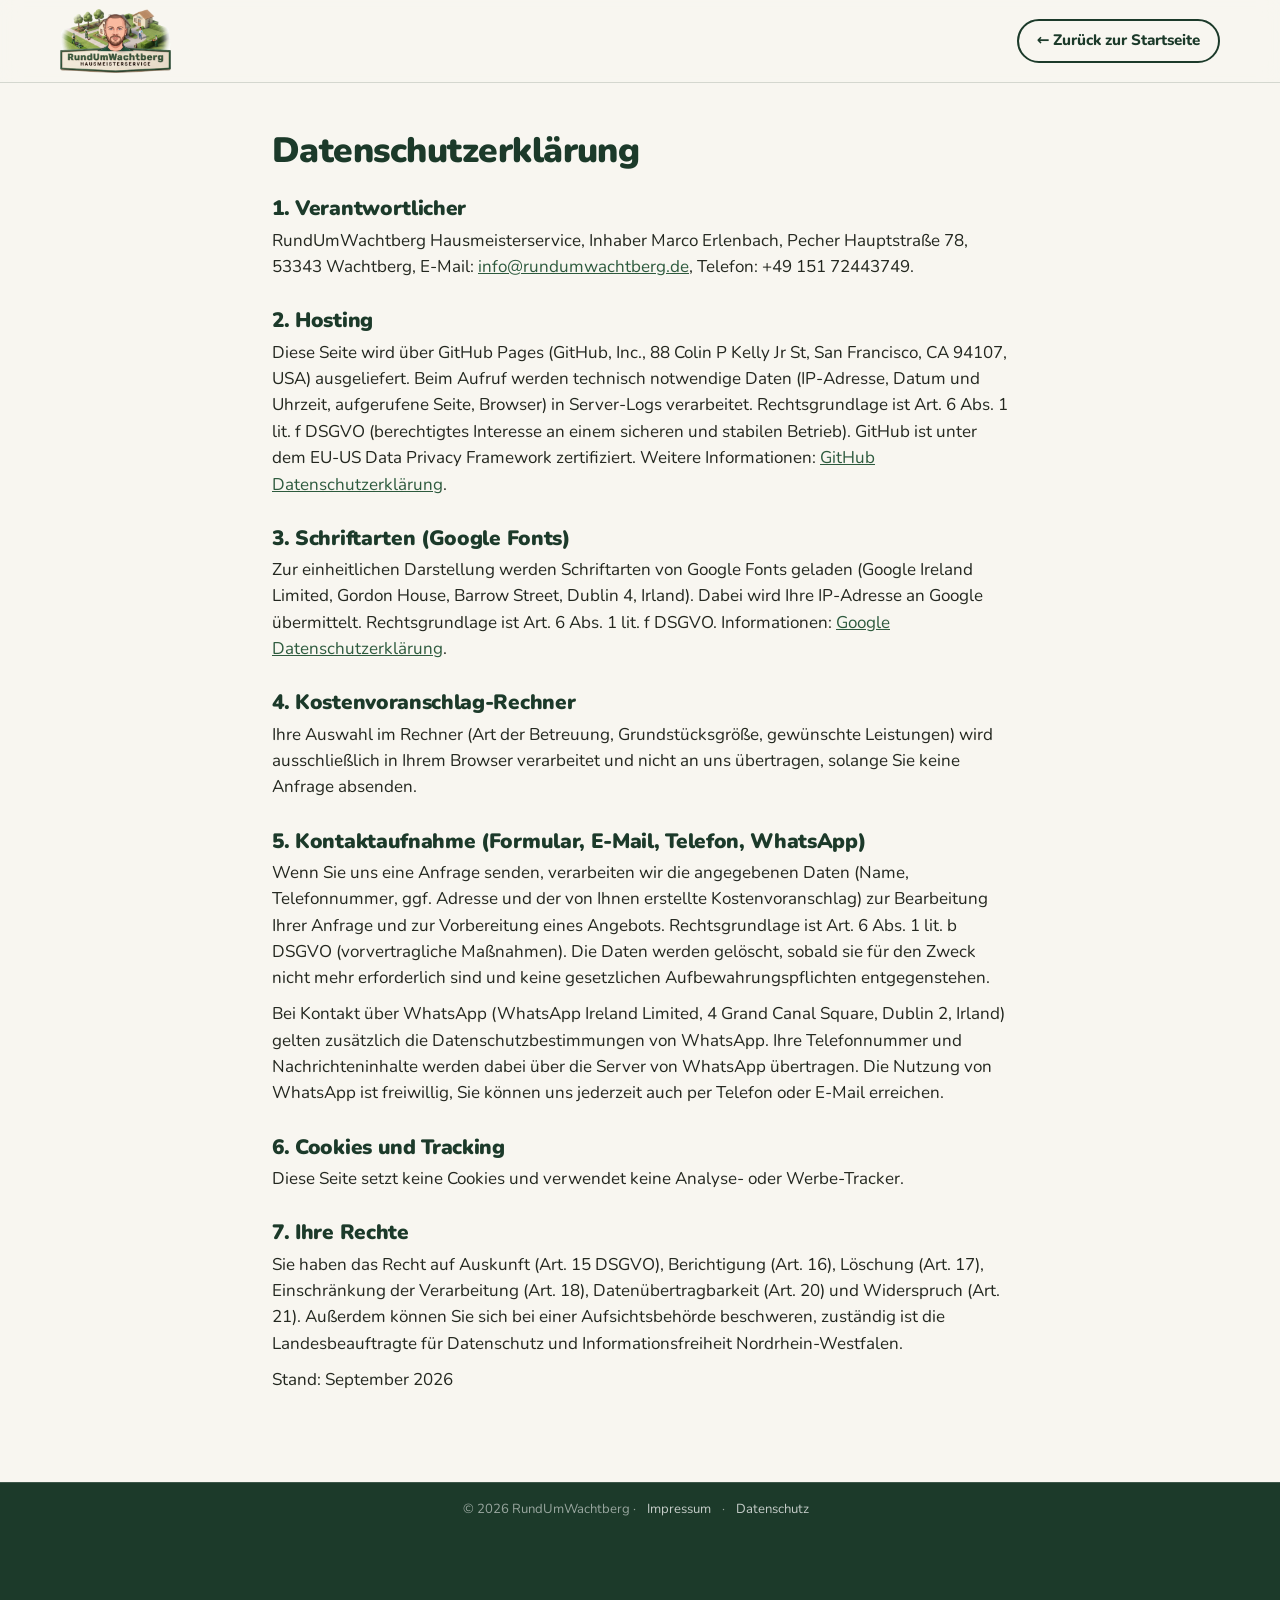
==== datenschutz.html @ 257f8f9f "Landingpage im Flyer-Stil: Cartoon-Marco, Leistungen, Kostenvoranschlag-Wizard, WhatsApp, Impressum/" ====
<!DOCTYPE html>
<html lang="de">
<head>
<meta charset="UTF-8">
<meta name="viewport" content="width=device-width, initial-scale=1.0">
<title>Datenschutz | RundUmWachtberg Hausmeisterservice</title>
<meta name="robots" content="noindex, follow">
<link rel="icon" type="image/png" href="assets/favicon.png">
<link href="https://fonts.googleapis.com/css2?family=Nunito:wght@400;700;900&display=swap" rel="stylesheet">
<link rel="stylesheet" href="styles.css">
</head>
<body>
<header class="header"><div class="wrap"><a class="logo" href="index.html"><img src="assets/logo.webp" alt="RundUmWachtberg" width="700" height="405"></a><a class="btn btn-outline" href="index.html">← Zurück zur Startseite</a></div></header>
<main class="wrap legal-page">
  <h1>Datenschutzerklärung</h1>
  <h2>1. Verantwortlicher</h2>
  <p>RundUmWachtberg Hausmeisterservice, Inhaber Marco Erlenbach, Pecher Hauptstraße 78, 53343 Wachtberg, E-Mail: <a href="mailto:info@rundumwachtberg.de">info@rundumwachtberg.de</a>, Telefon: +49 151 72443749.</p>

  <h2>2. Hosting</h2>
  <p>Diese Seite wird über GitHub Pages (GitHub, Inc., 88 Colin P Kelly Jr St, San Francisco, CA 94107, USA) ausgeliefert. Beim Aufruf werden technisch notwendige Daten (IP-Adresse, Datum und Uhrzeit, aufgerufene Seite, Browser) in Server-Logs verarbeitet. Rechtsgrundlage ist Art. 6 Abs. 1 lit. f DSGVO (berechtigtes Interesse an einem sicheren und stabilen Betrieb). GitHub ist unter dem EU-US Data Privacy Framework zertifiziert. Weitere Informationen: <a href="https://docs.github.com/de/site-policy/privacy-policies/github-general-privacy-statement" rel="noopener">GitHub Datenschutzerklärung</a>.</p>

  <h2>3. Schriftarten (Google Fonts)</h2>
  <p>Zur einheitlichen Darstellung werden Schriftarten von Google Fonts geladen (Google Ireland Limited, Gordon House, Barrow Street, Dublin 4, Irland). Dabei wird Ihre IP-Adresse an Google übermittelt. Rechtsgrundlage ist Art. 6 Abs. 1 lit. f DSGVO. Informationen: <a href="https://policies.google.com/privacy" rel="noopener">Google Datenschutzerklärung</a>.</p>

  <h2>4. Kostenvoranschlag-Rechner</h2>
  <p>Ihre Auswahl im Rechner (Art der Betreuung, Grundstücksgröße, gewünschte Leistungen) wird ausschließlich in Ihrem Browser verarbeitet und nicht an uns übertragen, solange Sie keine Anfrage absenden.</p>

  <h2>5. Kontaktaufnahme (Formular, E-Mail, Telefon, WhatsApp)</h2>
  <p>Wenn Sie uns eine Anfrage senden, verarbeiten wir die angegebenen Daten (Name, Telefonnummer, ggf. Adresse und der von Ihnen erstellte Kostenvoranschlag) zur Bearbeitung Ihrer Anfrage und zur Vorbereitung eines Angebots. Rechtsgrundlage ist Art. 6 Abs. 1 lit. b DSGVO (vorvertragliche Maßnahmen). Die Daten werden gelöscht, sobald sie für den Zweck nicht mehr erforderlich sind und keine gesetzlichen Aufbewahrungspflichten entgegenstehen.</p>
  <p>Bei Kontakt über WhatsApp (WhatsApp Ireland Limited, 4 Grand Canal Square, Dublin 2, Irland) gelten zusätzlich die Datenschutzbestimmungen von WhatsApp. Ihre Telefonnummer und Nachrichteninhalte werden dabei über die Server von WhatsApp übertragen. Die Nutzung von WhatsApp ist freiwillig, Sie können uns jederzeit auch per Telefon oder E-Mail erreichen.</p>

  <h2>6. Cookies und Tracking</h2>
  <p>Diese Seite setzt keine Cookies und verwendet keine Analyse- oder Werbe-Tracker.</p>

  <h2>7. Ihre Rechte</h2>
  <p>Sie haben das Recht auf Auskunft (Art. 15 DSGVO), Berichtigung (Art. 16), Löschung (Art. 17), Einschränkung der Verarbeitung (Art. 18), Datenübertragbarkeit (Art. 20) und Widerspruch (Art. 21). Außerdem können Sie sich bei einer Aufsichtsbehörde beschweren, zuständig ist die Landesbeauftragte für Datenschutz und Informationsfreiheit Nordrhein-Westfalen.</p>
  <p>Stand: September 2026</p>
</main>
<footer><div class="legal">© 2026 RundUmWachtberg · <a href="impressum.html">Impressum</a> · <a href="datenschutz.html">Datenschutz</a></div></footer>
</body>
</html>
---- styles.css ----
/* RundUmWachtberg Landingpage – Flyer-Look: Papier, Creme-Karten, Waldgrün, Cartoon-Marco */

:root {
  --paper: #F8F6F0;
  --paper-2: #EEF0EA;
  --cream: #F4ECDD;
  --cream-2: #EAE0CC;
  --forest: #1C3A2A;
  --forest-mid: #2D5A3D;
  --leaf: #3D7A52;
  --moss: #E3EDE6;
  --sand: #C4A882;
  --earth: #8B6F47;
  --ink: #23271F;
  --muted: #62685C;
  --line: rgba(28, 58, 42, 0.16);
  --wa: #25D366;
  --wa-dark: #128C4A;
  --radius: 20px;
  --shadow: 0 10px 30px -14px rgba(28, 58, 42, 0.35);
  --shadow-sm: 0 4px 14px -8px rgba(28, 58, 42, 0.35);
  --font: "Nunito", "Nunito Sans", system-ui, sans-serif;
  --hand: "Caveat", cursive;
  --max: 1160px;
}

* { box-sizing: border-box; margin: 0; padding: 0; }
html { scroll-behavior: smooth; -webkit-text-size-adjust: 100%; }
body {
  font-family: var(--font);
  color: var(--ink);
  background: var(--paper);
  line-height: 1.55;
  font-size: 17px;
  overflow-x: hidden;
}
img { max-width: 100%; display: block; }
a { color: var(--forest-mid); }
button { font-family: inherit; cursor: pointer; }
.wrap { width: min(var(--max), 100% - 2.4rem); margin-inline: auto; }
.sr-only { position: absolute; width: 1px; height: 1px; overflow: hidden; clip: rect(0 0 0 0); white-space: nowrap; }

/* ---------- Typografie ---------- */
h1, h2, h3 { font-weight: 900; line-height: 1.08; color: var(--forest); letter-spacing: -0.015em; }
h1 { font-size: clamp(2.3rem, 5.6vw, 4.2rem); }
h2 { font-size: clamp(1.9rem, 3.8vw, 2.9rem); }
h3 { font-size: 1.25rem; }
.eyebrow {
  display: inline-block; font-size: 0.78rem; font-weight: 800; letter-spacing: 0.22em;
  text-transform: uppercase; color: var(--leaf); margin-bottom: 0.9rem;
}
.lead { font-size: clamp(1.05rem, 1.5vw, 1.25rem); color: var(--muted); max-width: 40rem; }
.muted { color: var(--muted); }
.hand { font-family: var(--hand); font-weight: 700; color: var(--earth); }

/* ---------- Buttons ---------- */
.btn {
  display: inline-flex; align-items: center; justify-content: center; gap: 0.6rem;
  min-height: 52px; padding: 0.8rem 1.5rem; border-radius: 999px; border: 2px solid transparent;
  font-weight: 800; font-size: 1.02rem; text-decoration: none; transition: transform .18s ease, box-shadow .18s ease, background .18s ease;
  white-space: nowrap;
}
.btn:hover { transform: translateY(-2px); box-shadow: var(--shadow); }
.btn:active { transform: translateY(0); }
.btn-primary { background: var(--forest); color: #fff; }
.btn-primary:hover { background: var(--forest-mid); }
.btn-outline { background: transparent; color: var(--forest); border-color: var(--forest); }
.btn-outline:hover { background: var(--moss); }
.btn-wa { background: var(--wa); color: #06331b; }
.btn-wa:hover { background: #2fe174; }
.btn-wa svg { width: 22px; height: 22px; flex: none; }
.btn-lg { min-height: 60px; padding: 1rem 2rem; font-size: 1.1rem; }
.btn[disabled] { opacity: .45; cursor: not-allowed; transform: none; box-shadow: none; }

/* ---------- Topbar & Header ---------- */
.topbar { background: var(--forest); color: #fff; font-size: 0.88rem; font-weight: 700; }
.topbar .wrap { display: flex; gap: 1.5rem; justify-content: center; flex-wrap: wrap; padding: 0.5rem 0; }
.topbar a { color: #fff; text-decoration: none; display: inline-flex; align-items: center; gap: .4rem; }
.topbar svg { width: 16px; height: 16px; opacity: .85; }
@media (max-width: 760px) { .topbar .wrap { gap: 1rem; font-size: .82rem; } .topbar .web { display: none; } }

.header { position: sticky; top: 0; z-index: 40; background: rgba(248, 246, 240, 0.88); backdrop-filter: blur(10px); border-bottom: 1px solid var(--line); }
.header .wrap { display: flex; align-items: center; justify-content: space-between; padding: 0.55rem 0; gap: 1rem; }
.logo img { height: 64px; width: auto; }
.header .btn { min-height: 44px; padding: .5rem 1.1rem; font-size: .95rem; }
.header nav { display: flex; gap: 1.4rem; font-weight: 800; font-size: .95rem; }
.header nav a { color: var(--forest); text-decoration: none; }
.header nav a:hover { color: var(--leaf); }
@media (max-width: 760px) { .header nav { display: none; } .logo img { height: 52px; } }

/* ---------- Deko (Skizzen aus dem Flyer) ---------- */
.deco { position: absolute; pointer-events: none; mix-blend-mode: multiply; opacity: .5; z-index: 0; }
.deco-leaves { top: -10px; right: -40px; width: clamp(180px, 22vw, 340px); }
.deco-tree { left: -60px; bottom: -40px; width: clamp(160px, 20vw, 320px); opacity: .38; }
.swoosh {
  position: absolute; inset: 0; z-index: 0; pointer-events: none; overflow: hidden;
}
.swoosh::before {
  content: ""; position: absolute; width: 140%; height: 60%; left: -20%; top: 30%;
  background: var(--paper-2); border-radius: 50%; transform: rotate(-14deg);
}

/* ---------- Hero ---------- */
.hero { position: relative; overflow: hidden; padding: clamp(2rem, 6vw, 4.5rem) 0 0; }
.hero .wrap { position: relative; z-index: 1; display: grid; grid-template-columns: 1.15fr .85fr; gap: 2rem; align-items: end; }
.hero-copy { padding-bottom: clamp(2rem, 5vw, 4rem); }
.hero h1 span { display: block; }
.hero h1 .q { color: var(--forest-mid); }
.hero-ctas { display: flex; flex-wrap: wrap; gap: .8rem; margin-top: 1.6rem; }
.hero-marco { position: relative; align-self: end; text-align: center; }
.hero-marco img { width: min(100%, 520px); margin-inline: auto; filter: drop-shadow(0 18px 24px rgba(28,58,42,.25)); animation: float 6s ease-in-out infinite; }
@keyframes float { 0%,100% { transform: translateY(0); } 50% { transform: translateY(-8px); } }

/* Sprechblase */
.bubble {
  position: relative; background: var(--cream); border: 2px solid var(--forest); border-radius: var(--radius);
  padding: 1.2rem 1.4rem 1.3rem; box-shadow: var(--shadow-sm); margin-bottom: 1.6rem; max-width: 560px;
}
.bubble::after, .bubble::before {
  content: ""; position: absolute; right: -22px; top: 44px; border: 12px solid transparent; border-left-color: var(--forest); border-right: 0;
}
.bubble::after { right: -18px; border-left-color: var(--cream); }
.bubble .hi { font-family: var(--hand); font-size: 2rem; line-height: 1; color: var(--forest); margin-bottom: .45rem; }
.bubble p { font-size: 1.02rem; }
.bubble .sig { margin-top: .6rem; font-family: var(--hand); font-size: 1.35rem; color: var(--earth); }

.trust { position: relative; z-index: 1; background: var(--forest); color: #fff; }
.trust .wrap { display: grid; grid-template-columns: repeat(4, 1fr); gap: 1rem; padding: 1.1rem 0; }
.trust div { display: flex; align-items: center; gap: .6rem; font-weight: 800; font-size: .95rem; }
.trust svg { width: 22px; height: 22px; flex: none; color: var(--sand); }
@media (max-width: 900px) {
  .hero .wrap { grid-template-columns: 1fr; }
  .hero-marco { order: -1; }
  .hero-marco img { width: min(78%, 380px); }
  .bubble::before, .bubble::after { right: auto; left: 60px; top: -24px; border: 12px solid transparent; border-bottom-color: var(--forest); border-top: 0; }
  .bubble::after { top: -20px; border-bottom-color: var(--cream); }
  .trust .wrap { grid-template-columns: 1fr 1fr; }
}
@media (max-width: 480px) { .trust .wrap { grid-template-columns: 1fr; gap: .5rem; } }

/* ---------- Sections ---------- */
.section { position: relative; padding: clamp(3.2rem, 8vw, 6rem) 0; }
.section-head { max-width: 46rem; margin-bottom: clamp(1.8rem, 4vw, 3rem); }
.section-alt { background: var(--paper-2); }
.section-dark { background: var(--forest); color: #fff; }
.section-dark h2, .section-dark h3 { color: #fff; }
.section-dark .eyebrow { color: var(--sand); }
.section-dark .lead { color: rgba(255,255,255,.8); }

/* Flyer-Karten */
.card {
  background: var(--cream); border: 2px solid var(--forest); border-radius: var(--radius);
  box-shadow: var(--shadow-sm); padding: 1.4rem;
}
.services { display: grid; grid-template-columns: repeat(3, 1fr); gap: 1.2rem; }
.service { text-align: center; padding: 1.8rem 1.2rem 1.5rem; transition: transform .2s ease, box-shadow .2s ease; }
.service:hover { transform: translateY(-4px); box-shadow: var(--shadow); }
.icon-circle {
  width: 68px; height: 68px; border-radius: 50%; background: var(--forest); color: #fff;
  display: grid; place-items: center; margin: 0 auto 1rem;
}
.icon-circle svg { width: 34px; height: 34px; }
.service h3 { margin-bottom: .35rem; }
.service p { color: var(--muted); font-size: .98rem; }
.service .tag { display: inline-block; margin-top: .7rem; font-size: .72rem; font-weight: 800; letter-spacing: .14em; text-transform: uppercase; color: var(--leaf); background: var(--moss); padding: .2rem .6rem; border-radius: 999px; }
@media (max-width: 900px) { .services { grid-template-columns: 1fr 1fr; } }
@media (max-width: 560px) { .services { grid-template-columns: 1fr; } }

/* ---------- Rechner / Wizard ---------- */
.wizard-wrap { display: grid; grid-template-columns: minmax(0, 1fr) 300px; gap: 2rem; align-items: start; }
@media (max-width: 960px) { .wizard-wrap { grid-template-columns: 1fr; } .wizard-side { display: none; } }
.wizard { background: #fff; border: 2px solid var(--forest); border-radius: 26px; box-shadow: var(--shadow); overflow: hidden; }
.wizard-top { display: flex; align-items: center; justify-content: space-between; gap: 1rem; padding: 1rem 1.4rem; background: var(--cream); border-bottom: 2px solid var(--forest); }
.wizard-top .step-label { font-weight: 900; color: var(--forest); font-size: .95rem; }
.progress { flex: 1; height: 8px; background: rgba(28,58,42,.15); border-radius: 99px; overflow: hidden; max-width: 260px; }
.progress span { display: block; height: 100%; background: var(--leaf); border-radius: 99px; transition: width .35s ease; }
.wizard-body { padding: clamp(1.3rem, 3vw, 2.2rem); min-height: 380px; }
.step { animation: stepIn .35s ease both; }
@keyframes stepIn { from { opacity: 0; transform: translateX(16px); } to { opacity: 1; transform: none; } }
.step h3 { font-size: clamp(1.35rem, 2.4vw, 1.75rem); margin-bottom: .35rem; }
.step .hint { color: var(--muted); margin-bottom: 1.3rem; }

.choices { display: grid; gap: .8rem; }
.choices.cols-3 { grid-template-columns: repeat(3, 1fr); }
.choices.cols-2 { grid-template-columns: repeat(2, 1fr); }
@media (max-width: 680px) { .choices.cols-3, .choices.cols-2 { grid-template-columns: 1fr; } }
.choice {
  position: relative; display: flex; gap: .9rem; align-items: flex-start; text-align: left;
  background: var(--paper); border: 2px solid var(--line); border-radius: 16px; padding: 1rem 1.05rem;
  transition: border-color .15s, background .15s, transform .15s; min-height: 64px; width: 100%;
}
.choice:hover { border-color: var(--leaf); transform: translateY(-2px); }
.choice[aria-pressed="true"], .choice.on { border-color: var(--forest); background: var(--cream); box-shadow: 0 0 0 3px rgba(61,122,82,.18); }
.choice .ic { width: 42px; height: 42px; border-radius: 12px; background: var(--forest); color: #fff; display: grid; place-items: center; flex: none; }
.choice .ic svg { width: 24px; height: 24px; }
.choice b { display: block; color: var(--forest); font-size: 1.05rem; line-height: 1.2; }
.choice small { display: block; color: var(--muted); font-size: .9rem; margin-top: .2rem; line-height: 1.35; }
.choice .price { margin-left: auto; font-weight: 900; color: var(--leaf); white-space: nowrap; font-size: .95rem; align-self: center; }
.choice .check { position: absolute; top: 10px; right: 10px; width: 22px; height: 22px; border-radius: 50%; border: 2px solid var(--line); background: #fff; display: grid; place-items: center; }
.choice .check svg { width: 13px; height: 13px; opacity: 0; color: #fff; }
.choice.on .check { background: var(--leaf); border-color: var(--leaf); }
.choice.on .check svg { opacity: 1; }

.chips { display: flex; flex-wrap: wrap; gap: .55rem; }
.chip { border: 2px solid var(--line); background: var(--paper); border-radius: 999px; padding: .5rem 1rem; font-weight: 800; color: var(--forest); font-size: .95rem; transition: all .15s; }
.chip:hover { border-color: var(--leaf); }
.chip.on { background: var(--forest); border-color: var(--forest); color: #fff; }

.stepper { display: flex; align-items: center; gap: .6rem; }
.stepper button { width: 44px; height: 44px; border-radius: 50%; border: 2px solid var(--forest); background: #fff; color: var(--forest); font-size: 1.4rem; font-weight: 900; line-height: 1; }
.stepper button:hover { background: var(--moss); }
.stepper output { min-width: 3.2rem; text-align: center; font-weight: 900; font-size: 1.5rem; color: var(--forest); }
.field-row { display: grid; grid-template-columns: 1fr 1fr; gap: 1.2rem; margin-top: .4rem; }
.field-row label { display: block; font-weight: 800; color: var(--forest); margin-bottom: .5rem; }
.field-row small { display: block; color: var(--muted); font-weight: 600; margin-top: .4rem; }
@media (max-width: 560px) { .field-row { grid-template-columns: 1fr; } }

.wizard-nav { display: flex; justify-content: space-between; align-items: center; gap: 1rem; padding: 1rem clamp(1.3rem, 3vw, 2.2rem) 1.4rem; border-top: 1px solid var(--line); background: #fff; }
.link-btn { background: none; border: 0; font-weight: 800; color: var(--muted); padding: .5rem 0; text-decoration: underline; text-underline-offset: 3px; }
.link-btn:hover { color: var(--forest); }

/* Seitenleiste neben dem Rechner */
.wizard-side { position: sticky; top: 100px; }
.wizard-side .card { text-align: center; padding: 1.2rem 1.2rem 1.4rem; }
.wizard-side img { width: 70%; margin: -.5rem auto .6rem; }
.wizard-side .hand { font-size: 1.5rem; line-height: 1.15; color: var(--forest); }
.wizard-side p { font-size: .95rem; color: var(--muted); margin-top: .5rem; }

/* Kostenvoranschlag (Rechnungs-Look) */
.estimate { border: 2px solid var(--forest); border-radius: 18px; overflow: hidden; background: #fff; }
.estimate-head { display: flex; justify-content: space-between; align-items: flex-start; gap: 1rem; padding: 1.1rem 1.3rem; background: var(--forest); color: #fff; }
.estimate-head b { font-size: 1.15rem; display: block; }
.estimate-head small { color: rgba(255,255,255,.75); font-weight: 700; display: block; }
.estimate-head .no { text-align: right; font-size: .8rem; font-weight: 800; color: var(--sand); letter-spacing: .1em; text-transform: uppercase; }
.estimate table { width: 100%; border-collapse: collapse; }
.estimate td { padding: .75rem 1.3rem; border-bottom: 1px solid var(--line); vertical-align: top; font-size: .98rem; }
.estimate td:last-child { text-align: right; white-space: nowrap; font-weight: 800; font-variant-numeric: tabular-nums; }
.estimate td small { display: block; color: var(--muted); font-weight: 600; font-size: .85rem; }
.estimate tr.total td { border-bottom: 0; padding-top: 1rem; padding-bottom: 1rem; background: var(--cream); font-size: 1.1rem; font-weight: 900; color: var(--forest); }
.estimate tr.total td:last-child { font-size: 1.5rem; }
.estimate tr.total small { color: var(--muted); font-size: .85rem; font-weight: 700; }
.estimate tr.eff td { background: var(--moss); border-bottom: 0; color: var(--forest); font-weight: 800; }
.estimate tr.eff td:last-child { font-size: 1.25rem; color: var(--leaf); }
.estimate-note { padding: 1rem 1.3rem; background: var(--paper); border-top: 1px solid var(--line); font-size: .9rem; color: var(--muted); }
.estimate-note b { color: var(--forest); }
.estimate-note p + p { margin-top: .5rem; }

.result-grid { display: grid; grid-template-columns: 1.1fr .9fr; gap: 1.6rem; align-items: start; margin-top: 1rem; }
@media (max-width: 800px) { .result-grid { grid-template-columns: 1fr; } }
.lead-box { background: var(--cream); border: 2px solid var(--forest); border-radius: 18px; padding: 1.3rem; }
.lead-box h4 { font-size: 1.2rem; color: var(--forest); margin-bottom: .3rem; font-weight: 900; }
.lead-box .hint { color: var(--muted); font-size: .93rem; margin-bottom: 1rem; }
.lead-box label { display: block; font-weight: 800; font-size: .9rem; color: var(--forest); margin-bottom: .3rem; }
.lead-box input, .lead-box textarea {
  width: 100%; font: inherit; font-size: 1rem; padding: .75rem .9rem; border-radius: 12px; border: 2px solid var(--line); background: #fff; color: var(--ink); margin-bottom: .85rem;
}
.lead-box input:focus, .lead-box textarea:focus { outline: none; border-color: var(--leaf); box-shadow: 0 0 0 3px rgba(61,122,82,.18); }
.lead-box .btn { width: 100%; }
.lead-box .or { text-align: center; color: var(--muted); font-weight: 800; font-size: .85rem; margin: .8rem 0; letter-spacing: .1em; text-transform: uppercase; }
.lead-box .privacy { font-size: .78rem; color: var(--muted); margin-top: .7rem; text-align: center; }
.success { text-align: center; padding: 1.5rem 1rem; }
.success .hand { font-size: 2rem; color: var(--forest); }
.success p { color: var(--muted); margin-top: .4rem; }

/* ---------- Ablauf ---------- */
.steps3 { display: grid; grid-template-columns: repeat(3, 1fr); gap: 1.2rem; counter-reset: s; }
.steps3 .card { position: relative; padding-top: 2.2rem; }
.steps3 .card::before {
  counter-increment: s; content: counter(s); position: absolute; top: -20px; left: 20px; width: 42px; height: 42px; border-radius: 50%;
  background: var(--sand); color: var(--forest); font-weight: 900; font-size: 1.2rem; display: grid; place-items: center; border: 2px solid var(--forest);
}
.steps3 h3 { margin-bottom: .35rem; }
.steps3 p { color: var(--muted); font-size: .98rem; }
@media (max-width: 800px) { .steps3 { grid-template-columns: 1fr; gap: 2rem; } }

/* ---------- Warum Marco (dunkel) ---------- */
.why { display: grid; grid-template-columns: 1fr 1fr; gap: 3rem; align-items: center; }
.quotes { display: grid; gap: 1rem; }
.quote { border-left: 4px solid var(--sand); padding: .2rem 0 .2rem 1.2rem; font-family: var(--hand); font-size: 1.7rem; line-height: 1.2; color: #fff; }
.quote small { display: block; font-family: var(--font); font-size: .85rem; color: rgba(255,255,255,.65); font-weight: 700; margin-top: .3rem; }
.why-marco { text-align: center; }
.why-marco img { width: min(100%, 460px); margin-inline: auto; filter: drop-shadow(0 20px 30px rgba(0,0,0,.4)); }
@media (max-width: 860px) { .why { grid-template-columns: 1fr; } .why-marco img { width: min(80%, 360px); } }

/* ---------- FAQ ---------- */
.faq { max-width: 52rem; }
.faq details { background: #fff; border: 2px solid var(--line); border-radius: 14px; margin-bottom: .7rem; overflow: hidden; }
.faq details[open] { border-color: var(--forest); }
.faq summary { list-style: none; cursor: pointer; padding: 1rem 1.2rem; font-weight: 900; color: var(--forest); display: flex; justify-content: space-between; align-items: center; gap: 1rem; }
.faq summary::-webkit-details-marker { display: none; }
.faq summary::after { content: "+"; font-size: 1.4rem; color: var(--leaf); flex: none; }
.faq details[open] summary::after { content: "–"; }
.faq .a { padding: 0 1.2rem 1.1rem; color: var(--muted); }

/* ---------- CTA-Band ---------- */
.cta-band { background: var(--cream); border-block: 2px solid var(--forest); }
.cta-band .wrap { display: grid; grid-template-columns: 1fr auto; gap: 2rem; align-items: center; padding: clamp(2rem, 5vw, 3.5rem) 0; }
.cta-band .actions { display: flex; flex-wrap: wrap; gap: .8rem; }
@media (max-width: 800px) { .cta-band .wrap { grid-template-columns: 1fr; } }

/* ---------- Footer ---------- */
footer { background: var(--forest); color: rgba(255,255,255,.8); font-size: .92rem; }
footer .wrap { display: grid; grid-template-columns: 1.4fr 1fr 1fr; gap: 2rem; padding: 2.5rem 0 1.5rem; }
footer h4 { color: #fff; font-size: 1rem; margin-bottom: .6rem; font-weight: 900; }
footer a { color: #fff; text-decoration: none; }
footer a:hover { text-decoration: underline; }
footer ul { list-style: none; display: grid; gap: .35rem; }
footer .legal { border-top: 1px solid rgba(255,255,255,.15); padding: 1rem 0 5.5rem; text-align: center; font-size: .82rem; color: rgba(255,255,255,.55); }
footer .legal a { color: rgba(255,255,255,.75); margin: 0 .5rem; }
@media (max-width: 760px) { footer .wrap { grid-template-columns: 1fr; } }

/* ---------- Mobile Sticky-Bar ---------- */
.sticky-bar {
  position: fixed; left: 0; right: 0; bottom: 0; z-index: 50; display: none; gap: .6rem; padding: .6rem .8rem calc(.6rem + env(safe-area-inset-bottom));
  background: rgba(248,246,240,.95); backdrop-filter: blur(10px); border-top: 2px solid var(--forest);
}
.sticky-bar .btn { flex: 1; min-height: 48px; padding: .6rem .8rem; font-size: .95rem; }
@media (max-width: 760px) { .sticky-bar { display: flex; } }

/* ---------- Reveal ---------- */
.reveal { opacity: 0; transform: translateY(18px); transition: opacity .7s ease, transform .7s ease; }
.reveal.in { opacity: 1; transform: none; }
@media (prefers-reduced-motion: reduce) {
  .reveal { opacity: 1; transform: none; transition: none; }
  .hero-marco img { animation: none; }
  .step { animation: none; }
}

/* ---------- Unterseiten (Impressum/Datenschutz) ---------- */
.legal-page { padding: 3rem 0 5rem; max-width: 46rem; }
.legal-page h1 { font-size: 2.2rem; margin-bottom: 1.2rem; }
.legal-page h2 { font-size: 1.3rem; margin: 1.8rem 0 .5rem; }
.legal-page p, .legal-page li { color: var(--ink); margin-bottom: .6rem; }
.legal-page ul { padding-left: 1.2rem; }
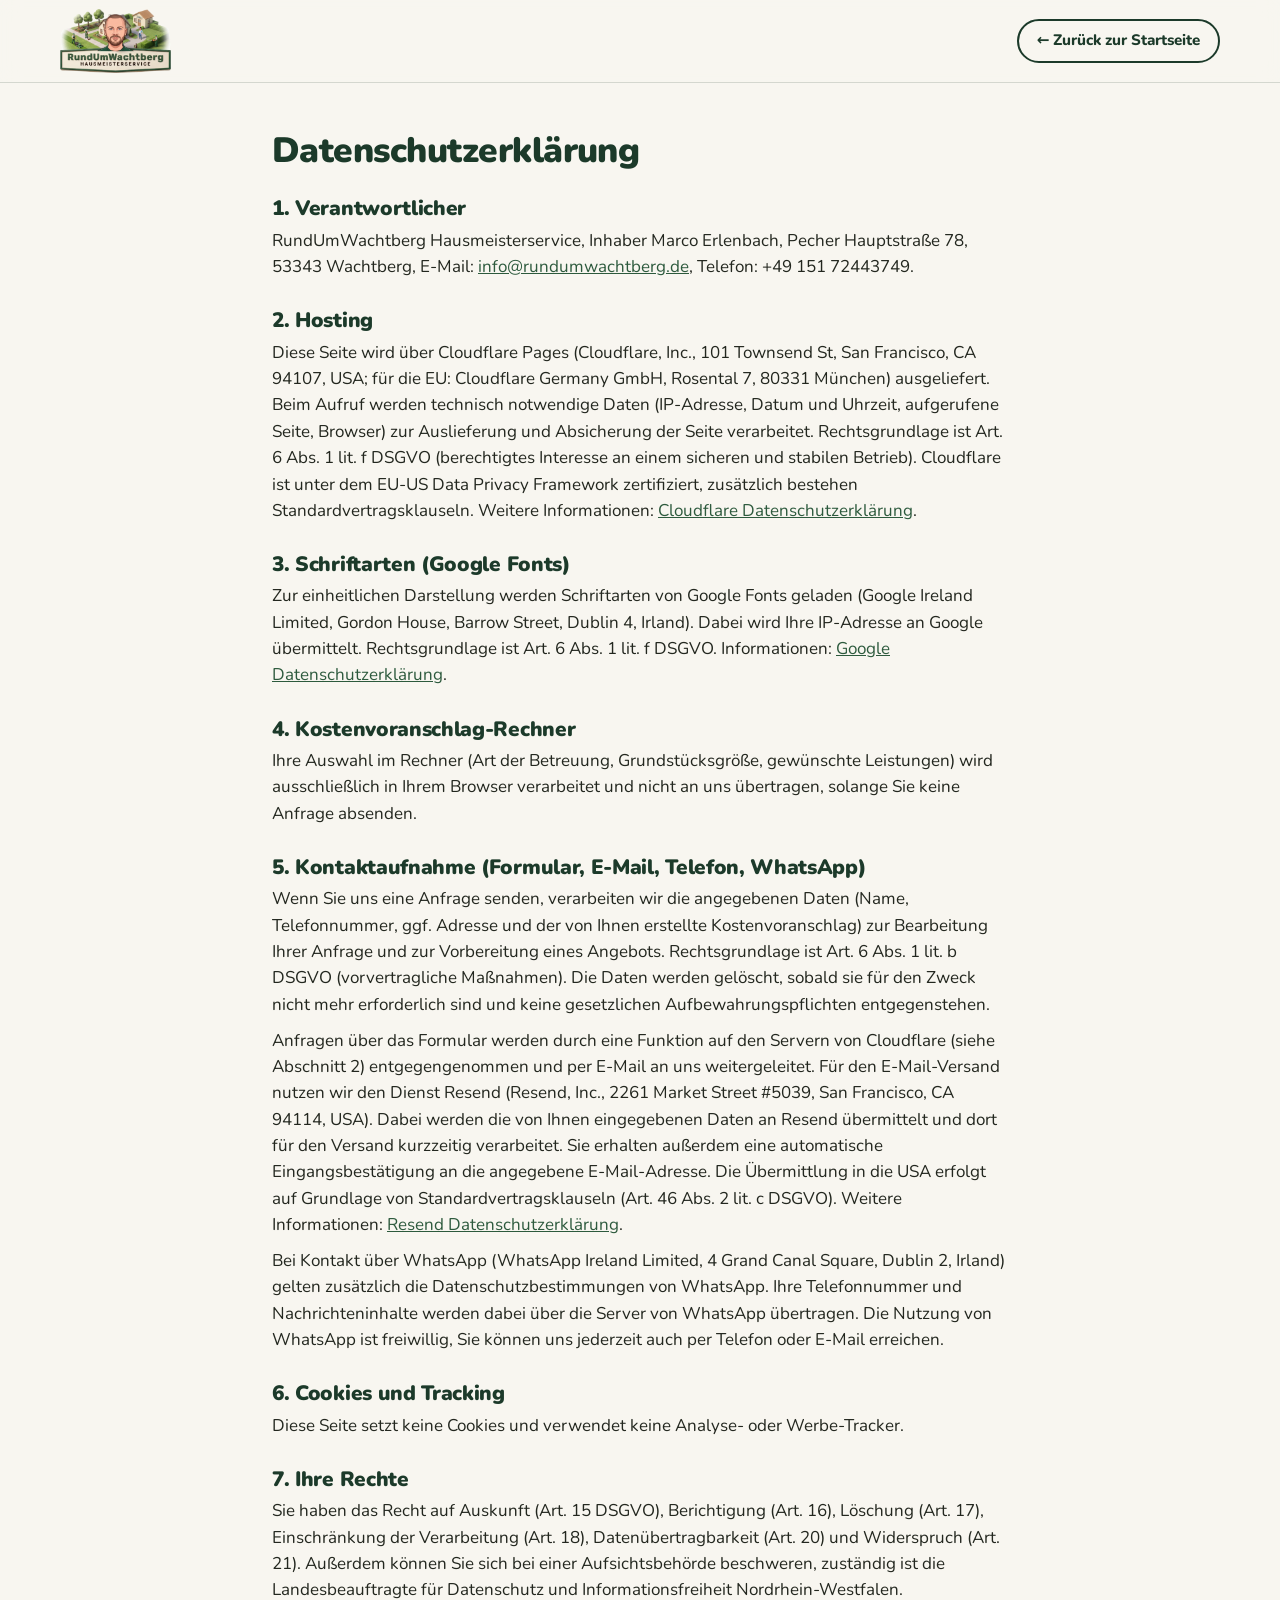
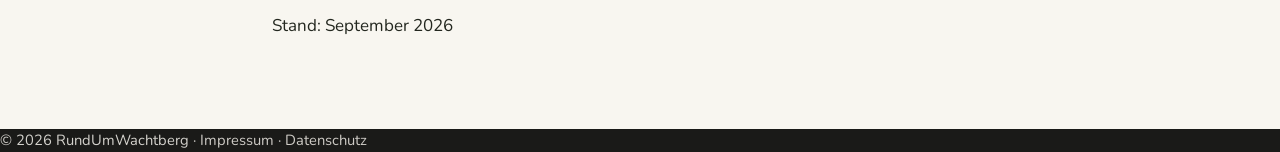
==== commit bdfe72aa: "Formular per Cloudflare Pages Function und Resend, Hosting auf Cloudflare Pages - functions/api/lead" ====
--- a/datenschutz.html
+++ b/datenschutz.html
@@ -17,7 +17,7 @@
   <p>RundUmWachtberg Hausmeisterservice, Inhaber Marco Erlenbach, Pecher Hauptstraße 78, 53343 Wachtberg, E-Mail: <a href="mailto:info@rundumwachtberg.de">info@rundumwachtberg.de</a>, Telefon: +49 151 72443749.</p>
 
   <h2>2. Hosting</h2>
-  <p>Diese Seite wird über GitHub Pages (GitHub, Inc., 88 Colin P Kelly Jr St, San Francisco, CA 94107, USA) ausgeliefert. Beim Aufruf werden technisch notwendige Daten (IP-Adresse, Datum und Uhrzeit, aufgerufene Seite, Browser) in Server-Logs verarbeitet. Rechtsgrundlage ist Art. 6 Abs. 1 lit. f DSGVO (berechtigtes Interesse an einem sicheren und stabilen Betrieb). GitHub ist unter dem EU-US Data Privacy Framework zertifiziert. Weitere Informationen: <a href="https://docs.github.com/de/site-policy/privacy-policies/github-general-privacy-statement" rel="noopener">GitHub Datenschutzerklärung</a>.</p>
+  <p>Diese Seite wird über Cloudflare Pages (Cloudflare, Inc., 101 Townsend St, San Francisco, CA 94107, USA; für die EU: Cloudflare Germany GmbH, Rosental 7, 80331 München) ausgeliefert. Beim Aufruf werden technisch notwendige Daten (IP-Adresse, Datum und Uhrzeit, aufgerufene Seite, Browser) zur Auslieferung und Absicherung der Seite verarbeitet. Rechtsgrundlage ist Art. 6 Abs. 1 lit. f DSGVO (berechtigtes Interesse an einem sicheren und stabilen Betrieb). Cloudflare ist unter dem EU-US Data Privacy Framework zertifiziert, zusätzlich bestehen Standardvertragsklauseln. Weitere Informationen: <a href="https://www.cloudflare.com/de-de/privacypolicy/" rel="noopener">Cloudflare Datenschutzerklärung</a>.</p>
 
   <h2>3. Schriftarten (Google Fonts)</h2>
   <p>Zur einheitlichen Darstellung werden Schriftarten von Google Fonts geladen (Google Ireland Limited, Gordon House, Barrow Street, Dublin 4, Irland). Dabei wird Ihre IP-Adresse an Google übermittelt. Rechtsgrundlage ist Art. 6 Abs. 1 lit. f DSGVO. Informationen: <a href="https://policies.google.com/privacy" rel="noopener">Google Datenschutzerklärung</a>.</p>
@@ -27,6 +27,7 @@
 
   <h2>5. Kontaktaufnahme (Formular, E-Mail, Telefon, WhatsApp)</h2>
   <p>Wenn Sie uns eine Anfrage senden, verarbeiten wir die angegebenen Daten (Name, Telefonnummer, ggf. Adresse und der von Ihnen erstellte Kostenvoranschlag) zur Bearbeitung Ihrer Anfrage und zur Vorbereitung eines Angebots. Rechtsgrundlage ist Art. 6 Abs. 1 lit. b DSGVO (vorvertragliche Maßnahmen). Die Daten werden gelöscht, sobald sie für den Zweck nicht mehr erforderlich sind und keine gesetzlichen Aufbewahrungspflichten entgegenstehen.</p>
+  <p>Anfragen über das Formular werden durch eine Funktion auf den Servern von Cloudflare (siehe Abschnitt 2) entgegengenommen und per E-Mail an uns weitergeleitet. Für den E-Mail-Versand nutzen wir den Dienst Resend (Resend, Inc., 2261 Market Street #5039, San Francisco, CA 94114, USA). Dabei werden die von Ihnen eingegebenen Daten an Resend übermittelt und dort für den Versand kurzzeitig verarbeitet. Sie erhalten außerdem eine automatische Eingangsbestätigung an die angegebene E-Mail-Adresse. Die Übermittlung in die USA erfolgt auf Grundlage von Standardvertragsklauseln (Art. 46 Abs. 2 lit. c DSGVO). Weitere Informationen: <a href="https://resend.com/legal/privacy-policy" rel="noopener">Resend Datenschutzerklärung</a>.</p>
   <p>Bei Kontakt über WhatsApp (WhatsApp Ireland Limited, 4 Grand Canal Square, Dublin 2, Irland) gelten zusätzlich die Datenschutzbestimmungen von WhatsApp. Ihre Telefonnummer und Nachrichteninhalte werden dabei über die Server von WhatsApp übertragen. Die Nutzung von WhatsApp ist freiwillig, Sie können uns jederzeit auch per Telefon oder E-Mail erreichen.</p>
 
   <h2>6. Cookies und Tracking</h2>
--- a/styles.css
+++ b/styles.css
@@ -34,7 +34,7 @@
   font-size: 17px;
   overflow-x: hidden;
 }
-img { max-width: 100%; display: block; }
+img { max-width: 100%; height: auto; display: block; }
 a { color: var(--forest-mid); }
 button { font-family: inherit; cursor: pointer; }
 .wrap { width: min(var(--max), 100% - 2.4rem); margin-inline: auto; }
@@ -90,6 +90,7 @@
 
 /* ---------- Deko (Skizzen aus dem Flyer) ---------- */
 .deco { position: absolute; pointer-events: none; mix-blend-mode: multiply; opacity: .5; z-index: 0; }
+.wind { position: absolute; inset: 0; width: 100%; height: 100%; pointer-events: none; z-index: 0; }
 .deco-leaves { top: -10px; right: -40px; width: clamp(180px, 22vw, 340px); }
 .deco-tree { left: -60px; bottom: -40px; width: clamp(160px, 20vw, 320px); opacity: .38; }
 .swoosh {
@@ -102,14 +103,14 @@
 
 /* ---------- Hero ---------- */
 .hero { position: relative; overflow: hidden; padding: clamp(2rem, 6vw, 4.5rem) 0 0; }
-.hero .wrap { position: relative; z-index: 1; display: grid; grid-template-columns: 1.15fr .85fr; gap: 2rem; align-items: end; }
+.hero .wrap { position: relative; z-index: 1; display: grid; grid-template-columns: 1.15fr .85fr; gap: 1.5rem; align-items: end; }
 .hero-copy { padding-bottom: clamp(2rem, 5vw, 4rem); }
 .hero h1 span { display: block; }
+.hero .lead { margin-top: 1rem; }
 .hero h1 .q { color: var(--forest-mid); }
 .hero-ctas { display: flex; flex-wrap: wrap; gap: .8rem; margin-top: 1.6rem; }
-.hero-marco { position: relative; align-self: end; text-align: center; }
-.hero-marco img { width: min(100%, 520px); margin-inline: auto; filter: drop-shadow(0 18px 24px rgba(28,58,42,.25)); animation: float 6s ease-in-out infinite; }
-@keyframes float { 0%,100% { transform: translateY(0); } 50% { transform: translateY(-8px); } }
+.hero-marco { position: relative; align-self: end; width: 100%; text-align: center; }
+.hero-marco img { width: min(135%, 720px); max-width: none; margin-left: auto; margin-right: -6%; filter: drop-shadow(0 18px 24px rgba(28,58,42,.25)); }
 
 /* Sprechblase */
 .bubble {
@@ -130,16 +131,39 @@
 .trust svg { width: 22px; height: 22px; flex: none; color: var(--sand); }
 @media (max-width: 900px) {
   .hero .wrap { grid-template-columns: 1fr; }
-  .hero-marco { order: -1; }
-  .hero-marco img { width: min(78%, 380px); }
+  .hero-marco { order: -1; justify-self: center; width: 100%; }
+  .hero-marco img { width: min(90%, 440px); margin-inline: auto; }
   .bubble::before, .bubble::after { right: auto; left: 60px; top: -24px; border: 12px solid transparent; border-bottom-color: var(--forest); border-top: 0; }
   .bubble::after { top: -20px; border-bottom-color: var(--cream); }
   .trust .wrap { grid-template-columns: 1fr 1fr; }
 }
 @media (max-width: 480px) { .trust .wrap { grid-template-columns: 1fr; gap: .5rem; } }
 
+/* Hero auf Viewport-Hoehe (Desktop): Topbar + Header = ca. 122px */
+@media (min-width: 861px) {
+  .hero { --chrome: 122px; height: calc(100svh - var(--chrome)); min-height: 560px; max-height: 980px; }
+  .hero .wrap { height: 100%; }
+  .hero-marco img { height: calc(100svh - var(--chrome) - clamp(2rem, 6vw, 4.5rem)); max-height: 800px; object-fit: contain; object-position: center bottom; }
+}
+@media (min-width: 861px) {
+  .hero-copy { align-self: center; padding-bottom: 0; padding-top: 0; }
+  .hero .eyebrow { white-space: nowrap; letter-spacing: .14em; font-size: .74rem; }
+  .bubble { max-width: 600px; }
+}
+@media (min-width: 861px) and (max-height: 900px) {
+  .hero { padding-top: 1.5rem; }
+  .bubble { padding: 1.1rem 1.3rem 1.15rem; margin-bottom: 1.3rem; }
+  .bubble .hi { font-size: 1.9rem; }
+  .bubble p { font-size: 1.02rem; }
+  .bubble .sig { font-size: 1.3rem; margin-top: .5rem; }
+  .hero h1 { font-size: clamp(2.4rem, 5vw, 3.9rem); }
+  .hero .lead { font-size: 1.15rem; margin-top: .8rem; }
+  .hero-ctas { margin-top: 1.3rem; }
+  .hero-ctas .btn-lg { min-height: 58px; padding: .9rem 1.8rem; font-size: 1.08rem; }
+}
+
 /* ---------- Sections ---------- */
-.section { position: relative; padding: clamp(3.2rem, 8vw, 6rem) 0; }
+.section { --sec-pad: clamp(3.2rem, 8vw, 6rem); position: relative; padding: var(--sec-pad) 0; }
 .section-head { max-width: 46rem; margin-bottom: clamp(1.8rem, 4vw, 3rem); }
 .section-alt { background: var(--paper-2); }
 .section-dark { background: var(--forest); color: #fff; }
@@ -156,13 +180,15 @@
 .service { text-align: center; padding: 1.8rem 1.2rem 1.5rem; transition: transform .2s ease, box-shadow .2s ease; }
 .service:hover { transform: translateY(-4px); box-shadow: var(--shadow); }
 .icon-circle {
-  width: 68px; height: 68px; border-radius: 50%; background: var(--forest); color: #fff;
+  width: 76px; height: 76px; border-radius: 50%; background: var(--moss); border: 2px solid var(--forest);
   display: grid; place-items: center; margin: 0 auto 1rem;
 }
-.icon-circle svg { width: 34px; height: 34px; }
+.icon-circle svg { width: 54px; height: 54px; }
 .service h3 { margin-bottom: .35rem; }
 .service p { color: var(--muted); font-size: .98rem; }
 .service .tag { display: inline-block; margin-top: .7rem; font-size: .72rem; font-weight: 800; letter-spacing: .14em; text-transform: uppercase; color: var(--leaf); background: var(--moss); padding: .2rem .6rem; border-radius: 999px; }
+.services-note { margin-top: 1.4rem; color: var(--muted); font-size: 1rem; max-width: 46rem; }
+.services-note b { color: var(--forest); }
 @media (max-width: 900px) { .services { grid-template-columns: 1fr 1fr; } }
 @media (max-width: 560px) { .services { grid-template-columns: 1fr; } }
 
@@ -174,21 +200,30 @@
 .wizard-top .step-label { font-weight: 900; color: var(--forest); font-size: .95rem; }
 .progress { flex: 1; height: 8px; background: rgba(28,58,42,.15); border-radius: 99px; overflow: hidden; max-width: 260px; }
 .progress span { display: block; height: 100%; background: var(--leaf); border-radius: 99px; transition: width .35s ease; }
-.wizard-body { padding: clamp(1.3rem, 3vw, 2.2rem); min-height: 380px; }
+.wizard-body { padding: clamp(1.3rem, 3vw, 2.2rem); min-height: 320px; }
 .step { animation: stepIn .35s ease both; }
 @keyframes stepIn { from { opacity: 0; transform: translateX(16px); } to { opacity: 1; transform: none; } }
 .step h3 { font-size: clamp(1.35rem, 2.4vw, 1.75rem); margin-bottom: .35rem; }
 .step .hint { color: var(--muted); margin-bottom: 1.3rem; }
 
 .choices { display: grid; gap: .8rem; }
-.choices.cols-3 { grid-template-columns: repeat(3, 1fr); }
-.choices.cols-2 { grid-template-columns: repeat(2, 1fr); }
+.choices.cols-3 { grid-template-columns: repeat(3, minmax(0, 1fr)); }
+.choices.cols-2 { grid-template-columns: repeat(2, minmax(0, 1fr)); }
 @media (max-width: 680px) { .choices.cols-3, .choices.cols-2 { grid-template-columns: 1fr; } }
 .choice {
   position: relative; display: flex; gap: .9rem; align-items: flex-start; text-align: left;
   background: var(--paper); border: 2px solid var(--line); border-radius: 16px; padding: 1rem 1.05rem;
-  transition: border-color .15s, background .15s, transform .15s; min-height: 64px; width: 100%;
-}
+  transition: border-color .15s, background .15s, transform .15s; min-height: 64px; width: 100%; min-width: 0;
+}
+.choice:has(.check) { padding-right: 2.6rem; }
+/* Drei-Spalten-Karten: Icon oben, Text darunter, Preis unten */
+.choices.cols-3 .choice { flex-direction: column; align-items: stretch; gap: .7rem; padding: 1.05rem 1.1rem 1.1rem; }
+.choices.cols-3 .choice:has(.check) { padding-right: 1.1rem; }
+.choices.cols-3 .choice .price { margin-left: 0; margin-top: auto; padding-top: .7rem; border-top: 1px solid var(--line); text-align: left; font-size: 1rem; align-self: stretch; }
+/* Zwei-Spalten-Karten: Icon links, Titel und Preis untereinander */
+.choices.cols-2 .choice { display: grid; grid-template-columns: auto minmax(0, 1fr); align-items: start; align-content: start; column-gap: .9rem; row-gap: .3rem; }
+.choices.cols-2 .choice .ic { grid-row: 1 / span 2; }
+.choices.cols-2 .choice .price { grid-column: 2; margin-left: 0; align-self: start; font-size: .92rem; }
 .choice:hover { border-color: var(--leaf); transform: translateY(-2px); }
 .choice[aria-pressed="true"], .choice.on { border-color: var(--forest); background: var(--cream); box-shadow: 0 0 0 3px rgba(61,122,82,.18); }
 .choice .ic { width: 42px; height: 42px; border-radius: 12px; background: var(--forest); color: #fff; display: grid; place-items: center; flex: none; }
@@ -218,20 +253,22 @@
 .wizard-nav { display: flex; justify-content: space-between; align-items: center; gap: 1rem; padding: 1rem clamp(1.3rem, 3vw, 2.2rem) 1.4rem; border-top: 1px solid var(--line); background: #fff; }
 .link-btn { background: none; border: 0; font-weight: 800; color: var(--muted); padding: .5rem 0; text-decoration: underline; text-underline-offset: 3px; }
 .link-btn:hover { color: var(--forest); }
+.link-btn:empty { display: none; }
+.wizard-nav .btn { margin-left: auto; }
 
 /* Seitenleiste neben dem Rechner */
 .wizard-side { position: sticky; top: 100px; }
 .wizard-side .card { text-align: center; padding: 1.2rem 1.2rem 1.4rem; }
-.wizard-side img { width: 70%; margin: -.5rem auto .6rem; }
+.wizard-side img { width: 70%; margin: -.5rem auto .6rem; -webkit-mask-image: linear-gradient(#000 70%, transparent 100%); mask-image: linear-gradient(#000 70%, transparent 100%); }
 .wizard-side .hand { font-size: 1.5rem; line-height: 1.15; color: var(--forest); }
 .wizard-side p { font-size: .95rem; color: var(--muted); margin-top: .5rem; }
 
 /* Kostenvoranschlag (Rechnungs-Look) */
 .estimate { border: 2px solid var(--forest); border-radius: 18px; overflow: hidden; background: #fff; }
 .estimate-head { display: flex; justify-content: space-between; align-items: flex-start; gap: 1rem; padding: 1.1rem 1.3rem; background: var(--forest); color: #fff; }
-.estimate-head b { font-size: 1.15rem; display: block; }
+.estimate-head b { font-size: 1.08rem; display: block; line-height: 1.25; margin-bottom: .2rem; }
 .estimate-head small { color: rgba(255,255,255,.75); font-weight: 700; display: block; }
-.estimate-head .no { text-align: right; font-size: .8rem; font-weight: 800; color: var(--sand); letter-spacing: .1em; text-transform: uppercase; }
+.estimate-head .no { text-align: right; font-size: .78rem; font-weight: 800; color: var(--sand); letter-spacing: .08em; text-transform: uppercase; white-space: nowrap; flex: none; }
 .estimate table { width: 100%; border-collapse: collapse; }
 .estimate td { padding: .75rem 1.3rem; border-bottom: 1px solid var(--line); vertical-align: top; font-size: .98rem; }
 .estimate td:last-child { text-align: right; white-space: nowrap; font-weight: 800; font-variant-numeric: tabular-nums; }
@@ -244,9 +281,13 @@
 .estimate-note { padding: 1rem 1.3rem; background: var(--paper); border-top: 1px solid var(--line); font-size: .9rem; color: var(--muted); }
 .estimate-note b { color: var(--forest); }
 .estimate-note p + p { margin-top: .5rem; }
-
-.result-grid { display: grid; grid-template-columns: 1.1fr .9fr; gap: 1.6rem; align-items: start; margin-top: 1rem; }
-@media (max-width: 800px) { .result-grid { grid-template-columns: 1fr; } }
+/* Zusammenfassung der Angaben (Schritt 4, ohne Preise) */
+.estimate.summary td { text-align: left; white-space: normal; font-weight: 700; color: var(--ink); }
+.estimate.summary td small { margin-bottom: .15rem; text-transform: uppercase; letter-spacing: .1em; font-size: .7rem; color: var(--leaf); font-weight: 800; }
+
+.result-grid { display: grid; grid-template-columns: minmax(0, 1.1fr) minmax(0, .9fr); gap: 1.6rem; align-items: start; margin-top: 1rem; }
+.result-grid > * { min-width: 0; }
+@media (max-width: 800px) { .result-grid { grid-template-columns: minmax(0, 1fr); } }
 .lead-box { background: var(--cream); border: 2px solid var(--forest); border-radius: 18px; padding: 1.3rem; }
 .lead-box h4 { font-size: 1.2rem; color: var(--forest); margin-bottom: .3rem; font-weight: 900; }
 .lead-box .hint { color: var(--muted); font-size: .93rem; margin-bottom: 1rem; }
@@ -274,13 +315,22 @@
 @media (max-width: 800px) { .steps3 { grid-template-columns: 1fr; gap: 2rem; } }
 
 /* ---------- Warum Marco (dunkel) ---------- */
-.why { display: grid; grid-template-columns: 1fr 1fr; gap: 3rem; align-items: center; }
+.why { display: grid; grid-template-columns: 1.05fr .95fr; gap: 3rem; align-items: end; }
+.why > .reveal:first-child { align-self: center; padding-bottom: 1rem; }
 .quotes { display: grid; gap: 1rem; }
 .quote { border-left: 4px solid var(--sand); padding: .2rem 0 .2rem 1.2rem; font-family: var(--hand); font-size: 1.7rem; line-height: 1.2; color: #fff; }
 .quote small { display: block; font-family: var(--font); font-size: .85rem; color: rgba(255,255,255,.65); font-weight: 700; margin-top: .3rem; }
-.why-marco { text-align: center; }
-.why-marco img { width: min(100%, 460px); margin-inline: auto; filter: drop-shadow(0 20px 30px rgba(0,0,0,.4)); }
-@media (max-width: 860px) { .why { grid-template-columns: 1fr; } .why-marco img { width: min(80%, 360px); } }
+.why-marco { display: flex; justify-content: flex-end; align-self: end; margin-bottom: calc(-1 * var(--sec-pad)); margin-right: clamp(-90px, calc((var(--max) - 100vw) / 2), 0px); }
+.why-marco img { width: min(100%, 560px); filter: drop-shadow(0 12px 24px rgba(0,0,0,.35)); }
+.section-dark { overflow: hidden; }
+/* Hintergrundvideo im "Warum"-Abschnitt: stark waldgruen abgedunkelt, damit Text und Figur lesbar bleiben */
+.why-section { isolation: isolate; }
+.why-bg { position: absolute; inset: 0; z-index: -1; overflow: hidden; background: var(--forest); }
+.why-video { position: absolute; inset: 0; width: 100%; height: 100%; object-fit: cover; filter: saturate(.8) brightness(.7); opacity: 0; transition: opacity 1.2s ease; }
+.why-video.is-ready { opacity: 1; }
+.why-shade { position: absolute; inset: 0; background: linear-gradient(90deg, rgba(12,24,17,.72) 0%, rgba(12,24,17,.58) 45%, rgba(12,24,17,.32) 100%); }
+@media (max-width: 860px) { .why-shade { background: linear-gradient(180deg, rgba(12,24,17,.74) 0%, rgba(12,24,17,.55) 60%, rgba(12,24,17,.45) 100%); } }
+@media (max-width: 860px) { .why { grid-template-columns: 1fr; gap: 2rem; } .why > .reveal:first-child { padding-bottom: 0; } .why-marco { justify-content: center; margin-right: 0; } .why-marco img { width: min(84%, 400px); } }
 
 /* ---------- FAQ ---------- */
 .faq { max-width: 52rem; }
@@ -298,16 +348,40 @@
 .cta-band .actions { display: flex; flex-wrap: wrap; gap: .8rem; }
 @media (max-width: 800px) { .cta-band .wrap { grid-template-columns: 1fr; } }
 
-/* ---------- Footer ---------- */
-footer { background: var(--forest); color: rgba(255,255,255,.8); font-size: .92rem; }
-footer .wrap { display: grid; grid-template-columns: 1.4fr 1fr 1fr; gap: 2rem; padding: 2.5rem 0 1.5rem; }
-footer h4 { color: #fff; font-size: 1rem; margin-bottom: .6rem; font-weight: 900; }
-footer a { color: #fff; text-decoration: none; }
-footer a:hover { text-decoration: underline; }
-footer ul { list-style: none; display: grid; gap: .35rem; }
-footer .legal { border-top: 1px solid rgba(255,255,255,.15); padding: 1rem 0 5.5rem; text-align: center; font-size: .82rem; color: rgba(255,255,255,.55); }
-footer .legal a { color: rgba(255,255,255,.75); margin: 0 .5rem; }
-@media (max-width: 760px) { footer .wrap { grid-template-columns: 1fr; } }
+/* ---------- Footer (Stil der Hauptseite) ---------- */
+footer { position: relative; overflow: hidden; background: #1A1A18; color: rgba(245,242,236,.85); font-size: .92rem; }
+.foot-line { position: absolute; inset: 0 0 auto 0; height: 3px; background: var(--sand); }
+.foot-glow { position: absolute; left: -10%; top: -30%; width: 55%; height: 70%; border-radius: 50%; background: rgba(28,58,42,.6); filter: blur(120px); pointer-events: none; }
+.foot-inner { position: relative; z-index: 1; padding: 3.4rem 0 1.6rem; }
+.foot-head { display: flex; flex-wrap: wrap; align-items: flex-end; justify-content: space-between; gap: 1.2rem 2rem; padding-bottom: 2.4rem; }
+.foot-head img { height: 64px; width: auto; }
+.foot-quote { font-family: var(--hand); font-size: clamp(1.4rem, 2vw, 1.8rem); line-height: 1.2; color: rgba(245,242,236,.88); max-width: 34ch; text-align: right; }
+.foot-grid { display: grid; grid-template-columns: auto minmax(0, 1.1fr) minmax(0, 1.3fr); gap: 2rem 3.4rem; }
+.foot-eyebrow { font-size: .7rem; font-weight: 800; letter-spacing: .2em; text-transform: uppercase; color: var(--sand); margin-bottom: .95rem; }
+footer ul { list-style: none; display: grid; gap: .4rem; font-size: .88rem; line-height: 1.5; }
+footer a { color: rgba(245,242,236,.82); text-decoration: none; transition: color .15s; }
+footer a:hover { color: var(--sand); }
+.foot-card { align-self: start; border: 1px solid rgba(245,242,236,.1); background: rgba(245,242,236,.035); border-radius: 16px; padding: 1rem 1.25rem 1.1rem; }
+.foot-phone { display: block; font-size: 1.35rem; font-weight: 900; line-height: 1; color: #F5F2EC; margin-top: .1rem; }
+.foot-mail { display: block; font-size: .88rem; margin-top: .45rem; }
+.foot-card p { font-size: .78rem; line-height: 1.5; color: rgba(245,242,236,.5); margin-top: .6rem; }
+.foot-cta { display: inline-flex; align-items: center; gap: .45rem; margin-top: .8rem; font-size: .72rem; font-weight: 800; letter-spacing: .14em; text-transform: uppercase; color: var(--sand); }
+.foot-cta:hover { color: #F5F2EC; }
+.foot-chips { display: flex; flex-wrap: wrap; gap: .4rem; }
+.foot-chips li { border: 1px solid rgba(245,242,236,.15); border-radius: 999px; padding: .15rem .65rem; font-size: .72rem; letter-spacing: .05em; color: rgba(245,242,236,.75); }
+.foot-note { margin-top: .85rem; font-size: .8rem; line-height: 1.5; color: rgba(245,242,236,.55); }
+.foot-legal { display: flex; flex-wrap: wrap; justify-content: space-between; align-items: center; gap: .8rem 1.5rem; margin-top: 2.6rem; padding-top: 1.2rem; border-top: 1px solid rgba(245,242,236,.12); font-size: .78rem; color: rgba(245,242,236,.55); }
+.foot-claim { color: rgba(196,168,130,.9); }
+.foot-links { display: flex; gap: 1.3rem; }
+.foot-links a { color: rgba(245,242,236,.55); }
+.foot-links a:hover { color: #F5F2EC; }
+@media (max-width: 960px) { .foot-grid { grid-template-columns: 1fr 1fr; } .foot-grid > :last-child { grid-column: 1 / -1; } }
+@media (max-width: 760px) {
+  .foot-inner { padding-bottom: 6rem; }
+  .foot-head { align-items: flex-start; }
+  .foot-quote { text-align: left; }
+}
+@media (max-width: 560px) { .foot-grid { grid-template-columns: 1fr; gap: 1.6rem; } }
 
 /* ---------- Mobile Sticky-Bar ---------- */
 .sticky-bar {
@@ -322,7 +396,6 @@
 .reveal.in { opacity: 1; transform: none; }
 @media (prefers-reduced-motion: reduce) {
   .reveal { opacity: 1; transform: none; transition: none; }
-  .hero-marco img { animation: none; }
   .step { animation: none; }
 }
 
@@ -332,3 +405,88 @@
 .legal-page h2 { font-size: 1.3rem; margin: 1.8rem 0 .5rem; }
 .legal-page p, .legal-page li { color: var(--ink); margin-bottom: .6rem; }
 .legal-page ul { padding-left: 1.2rem; }
+
+/* ---------- Mobil (Handy, bis 680px) ---------- */
+@media (max-width: 680px) {
+  /* Hero: Figur kleiner, Sprechblase kompakter, Buttons volle Breite */
+  .hero { padding-top: 1.2rem; }
+  .hero-marco img { width: min(72%, 290px); }
+  .bubble { padding: 1rem 1.1rem 1.1rem; margin-bottom: 1.2rem; }
+  .bubble .hi { font-size: 1.6rem; }
+  .bubble p { font-size: .98rem; }
+  .bubble .sig { font-size: 1.2rem; }
+  .hero-copy { padding-bottom: 2rem; }
+  .hero-ctas .btn-lg { width: 100%; justify-content: center; }
+  /* Leistungen: kompakte Zeilen-Karten statt hoher Kacheln */
+  .service { display: grid; grid-template-columns: 52px minmax(0, 1fr); column-gap: .9rem; text-align: left; padding: 1rem 1.1rem; align-items: center; }
+  .service .icon-circle { width: 56px; height: 56px; margin: 0; grid-row: 1 / span 3; }
+  .service .icon-circle svg { width: 36px; height: 36px; }
+  .service h3 { font-size: 1.15rem; }
+  .service p { font-size: .93rem; }
+  .service .tag { margin-top: .5rem; justify-self: start; }
+  /* Wizard: Karten als Zeilen mit Icon links */
+  .wizard-body { min-height: 0; }
+  .choices { gap: .6rem; }
+  .choices.cols-3 .choice { display: grid; grid-template-columns: auto minmax(0, 1fr); align-items: start; align-content: start; column-gap: .8rem; row-gap: .25rem; padding: .9rem 1rem; }
+  .choices.cols-3 .choice .ic { grid-row: 1 / span 2; width: 38px; height: 38px; }
+  .choices.cols-3 .choice .ic svg { width: 22px; height: 22px; }
+  .choices.cols-3 .choice .price { grid-column: 2; margin-top: 0; padding-top: 0; border-top: 0; font-size: .92rem; }
+  .choices.cols-2 .choice { padding: .9rem 1rem; }
+  .choices.cols-3 .choice:has(.check), .choices.cols-2 .choice:has(.check) { padding-right: 2.4rem; }
+  .choice b { font-size: 1rem; }
+  .step h3 { font-size: 1.3rem; }
+  .chip { min-height: 44px; padding: .55rem 1rem; }
+  .wizard-nav { flex-wrap: wrap; }
+  .wizard-nav .btn { flex: 1 1 auto; justify-content: center; }
+  /* Kostenvoranschlag und Formular */
+  .estimate-head { flex-direction: column; gap: .4rem; padding: 1rem .9rem; }
+  .estimate-head .no { text-align: left; }
+  .estimate td { padding: .7rem .9rem; }
+  .estimate-note { padding-left: .9rem; padding-right: .9rem; }
+  .lead-box { padding: 1.1rem; }
+  .lead-box input, .lead-box textarea { font-size: 16px; }
+  /* Abschnitte kompakter, CTA-Buttons volle Breite */
+  .section { --sec-pad: 2.6rem; }
+  .trust .wrap { padding: .9rem 0; }
+  .cta-band .actions .btn { width: 100%; justify-content: center; }
+  .lead-box .btn, .hero-ctas .btn, .cta-band .btn { white-space: normal; }
+}
+
+/* ---------- Mobil: Hero mit Figur in der Sprechblase ---------- */
+.bubble-fig { display: none; }
+@media (max-width: 680px) {
+  .hero { padding-top: 1rem; }
+  .hero-copy { display: contents; }
+  .hero .wrap { display: grid; grid-template-columns: minmax(0, 1fr); gap: 0; padding-bottom: 1.4rem; }
+  /* Reihenfolge: Eyebrow, Ueberschrift, Einleitung, dann Sprechblase mit Figur */
+  .hero .eyebrow { margin: 0 0 .6rem; font-size: .7rem; }
+  .hero h1 { font-size: 2.15rem; }
+  .hero .lead { font-size: 1rem; margin: .6rem 0 0; }
+  .lead-more { display: none; }
+  .bubble { grid-row: 4; grid-column: 1; display: flow-root; max-width: none; padding: .9rem 1rem .9rem; margin: 1.1rem 0 0; }
+  .bubble::before, .bubble::after { display: none; }
+  .bubble .hi { font-size: 1.45rem; margin-bottom: .35rem; }
+  .bubble p { font-size: .93rem; line-height: 1.45; }
+  .bubble .sig { margin-top: 2.4rem; font-size: 1.2rem; line-height: 1.1; }
+  /* Figur: fester Bereich rechts, Bild sitzt unten auf der Blasenkante; der Text laeuft um Kopf und Schulter */
+  .bubble-fig { display: flex; align-items: flex-end; float: right; width: 56%; height: 300px; margin: -.2rem -.4rem -.9rem .4rem;
+    shape-outside: polygon(40% 37%, 67% 37%, 72% 52%, 100% 60%, 100% 100%, 0% 100%, 0% 74%, 10% 66%, 22% 60%, 33% 56%, 36% 48%); shape-margin: 8px; }
+  .bubble-fig img { display: block; width: 100%; height: auto; }
+  .hero-marco { display: none; }
+  .hero-ctas { display: none; }
+}
+
+/* ---------- Schieberegler (Grundstücksgröße) ---------- */
+.slider { padding: .2rem 0 .6rem; }
+.slider output { display: block; font-size: 2.1rem; font-weight: 900; color: var(--forest); line-height: 1.1; margin-bottom: .8rem; font-variant-numeric: tabular-nums; }
+.slider input[type="range"] { --p: 25%; -webkit-appearance: none; appearance: none; width: 100%; height: 44px; background: transparent; margin: 0; cursor: pointer; }
+.slider input[type="range"]::-webkit-slider-runnable-track { height: 10px; border-radius: 999px; background: linear-gradient(90deg, var(--leaf) var(--p), rgba(28,58,42,.15) var(--p)); }
+.slider input[type="range"]::-moz-range-track { height: 10px; border-radius: 999px; background: rgba(28,58,42,.15); }
+.slider input[type="range"]::-moz-range-progress { height: 10px; border-radius: 999px; background: var(--leaf); }
+.slider input[type="range"]::-webkit-slider-thumb { -webkit-appearance: none; width: 30px; height: 30px; margin-top: -10px; border-radius: 50%; background: #fff; border: 3px solid var(--forest); box-shadow: 0 2px 8px rgba(28,58,42,.3); }
+.slider input[type="range"]::-moz-range-thumb { width: 24px; height: 24px; border-radius: 50%; background: #fff; border: 3px solid var(--forest); box-shadow: 0 2px 8px rgba(28,58,42,.3); }
+.slider input[type="range"]:focus-visible { outline: 3px solid rgba(61,122,82,.35); outline-offset: 4px; border-radius: 999px; }
+.slider-scale { display: flex; justify-content: space-between; font-size: .78rem; font-weight: 800; color: var(--muted); margin-top: .2rem; }
+
+/* Honeypot-Feld gegen Spam-Bots, für Menschen unsichtbar */
+.hp{position:absolute;left:-9999px;top:auto;width:1px;height:1px;overflow:hidden}
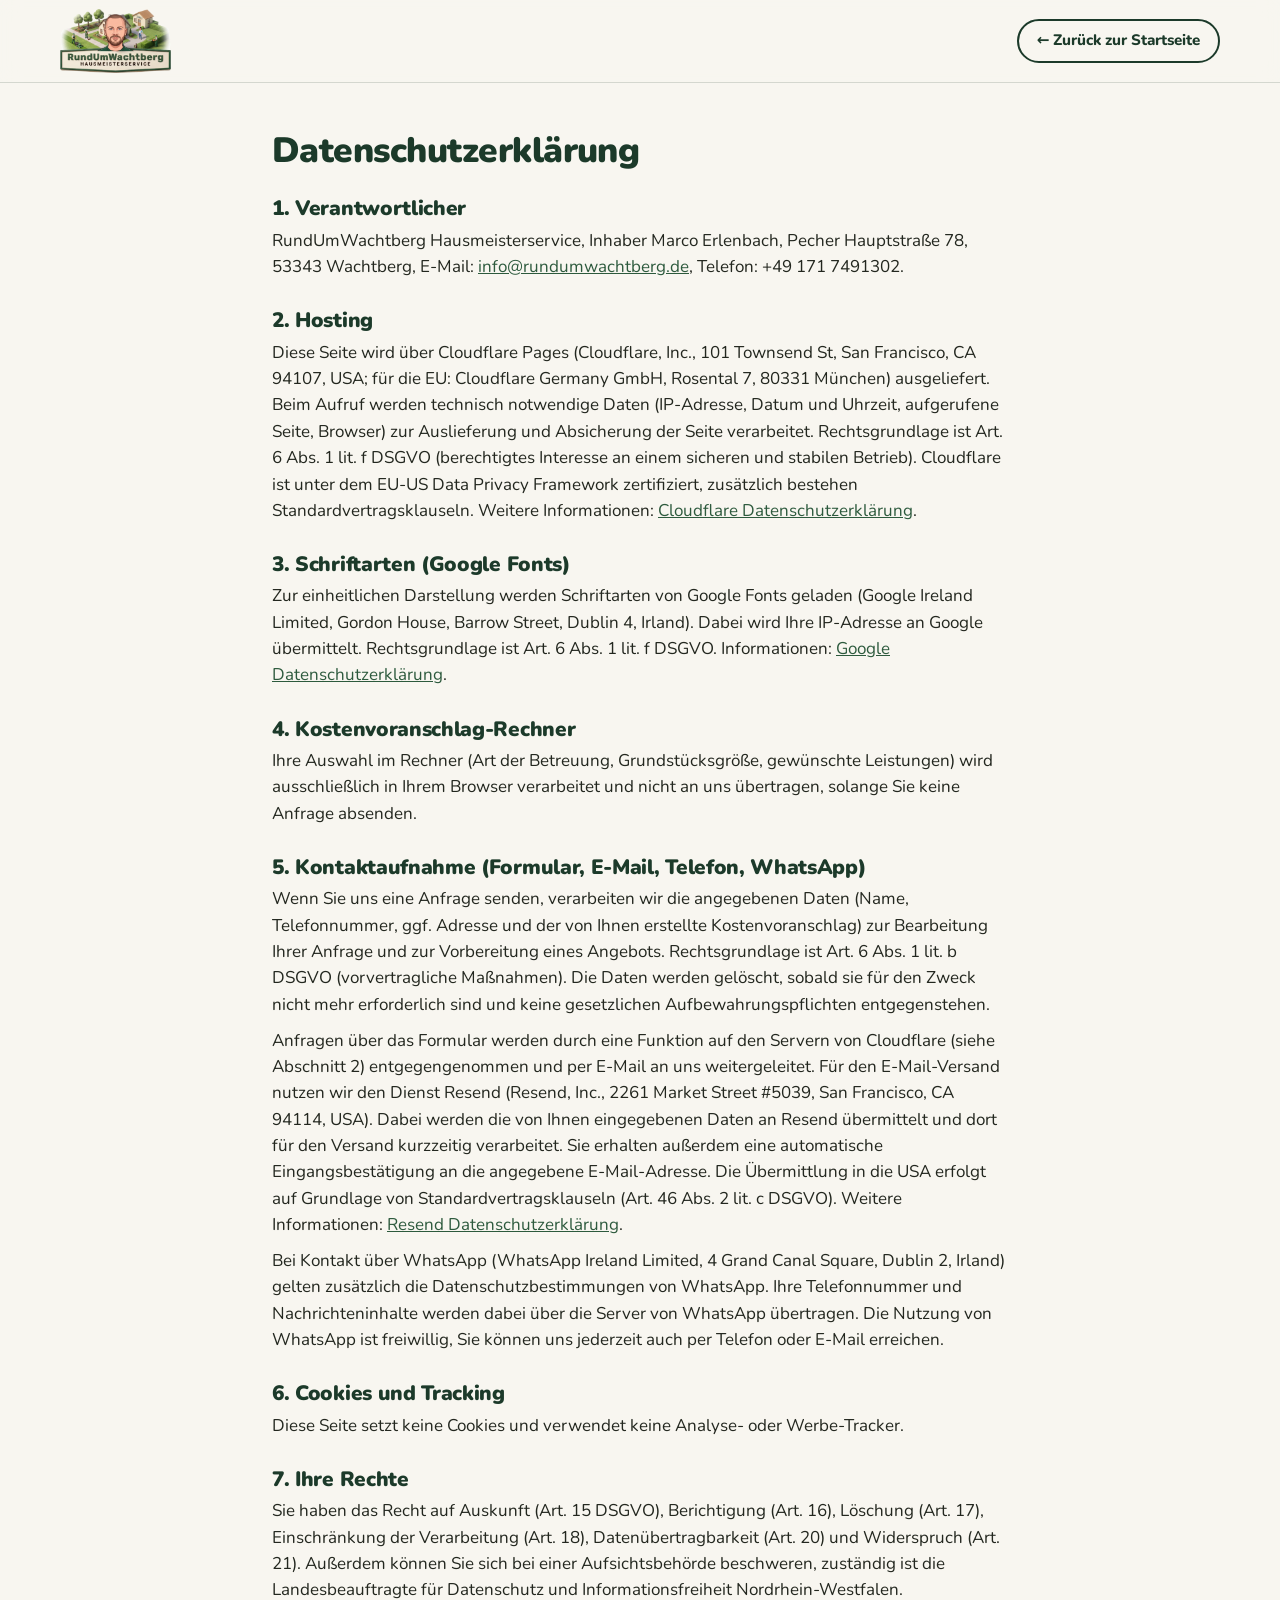
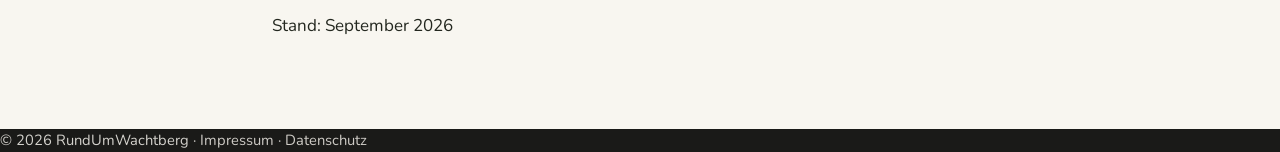
==== commit a958b8c5: "Neue Rufnummer +49 171 7491302 ueberall, WhatsApp-Text ohne Flyer-Bezug - Telefon-Links, Anzeige, Sc" ====
--- a/datenschutz.html
+++ b/datenschutz.html
@@ -14,7 +14,7 @@
 <main class="wrap legal-page">
   <h1>Datenschutzerklärung</h1>
   <h2>1. Verantwortlicher</h2>
-  <p>RundUmWachtberg Hausmeisterservice, Inhaber Marco Erlenbach, Pecher Hauptstraße 78, 53343 Wachtberg, E-Mail: <a href="mailto:info@rundumwachtberg.de">info@rundumwachtberg.de</a>, Telefon: +49 151 72443749.</p>
+  <p>RundUmWachtberg Hausmeisterservice, Inhaber Marco Erlenbach, Pecher Hauptstraße 78, 53343 Wachtberg, E-Mail: <a href="mailto:info@rundumwachtberg.de">info@rundumwachtberg.de</a>, Telefon: +49 171 7491302.</p>
 
   <h2>2. Hosting</h2>
   <p>Diese Seite wird über Cloudflare Pages (Cloudflare, Inc., 101 Townsend St, San Francisco, CA 94107, USA; für die EU: Cloudflare Germany GmbH, Rosental 7, 80331 München) ausgeliefert. Beim Aufruf werden technisch notwendige Daten (IP-Adresse, Datum und Uhrzeit, aufgerufene Seite, Browser) zur Auslieferung und Absicherung der Seite verarbeitet. Rechtsgrundlage ist Art. 6 Abs. 1 lit. f DSGVO (berechtigtes Interesse an einem sicheren und stabilen Betrieb). Cloudflare ist unter dem EU-US Data Privacy Framework zertifiziert, zusätzlich bestehen Standardvertragsklauseln. Weitere Informationen: <a href="https://www.cloudflare.com/de-de/privacypolicy/" rel="noopener">Cloudflare Datenschutzerklärung</a>.</p>
